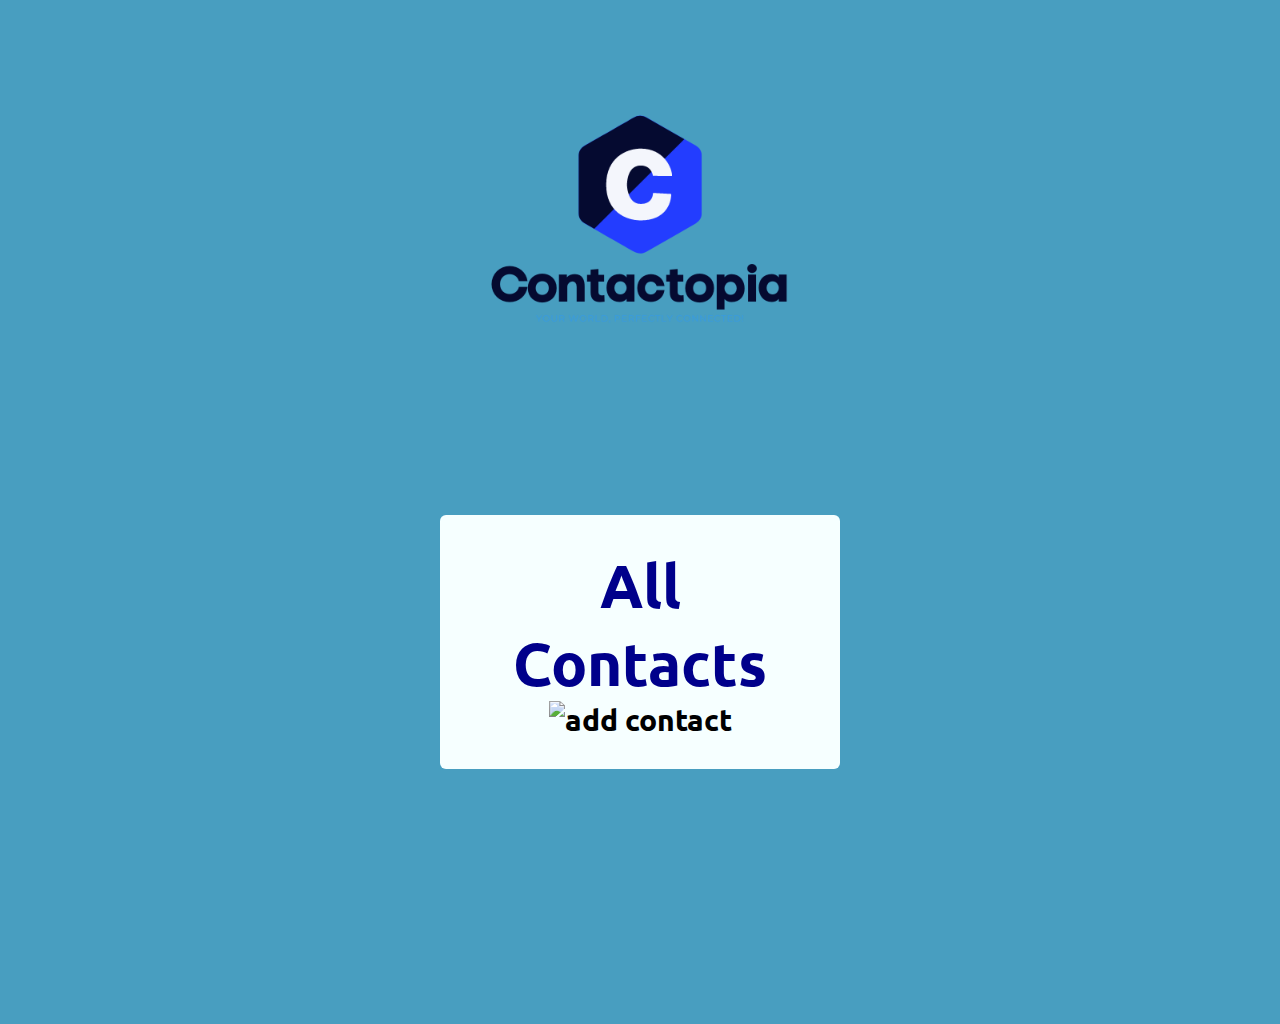
==== contact.html @ 667670c9 "Added contacts page skeleton" ====
<!DOCTYPE html>
<html lang="en">
    <head>
        <title>Contactopia</title>
        <style>
        a:link, a:visited {
            color: darkblue;
            text-decoration: none;
        }
        a:hover, a:active {
            color: rgb(0, 0, 70);
        }
        .header {
            margin: 0;
            padding: 0;
            margin-bottom: -150px;           
        }
        .add-contact {
            display: none; /* Hides the add contact form by default */
        }
        </style>
    </head>
    <body>
        <meta charset="UTF-8">
        <link rel="stylesheet" href="stylesloginreg.css">
        <div class="parent-container">
            <section class="header"> 
                <a href="index.html"><img src="Contactopia.png" alt="Contactopia Logo" width="400" height="400"></a>            
            </section>  
        
            <section class="container forms forms-row">
                <!-- Display All Contacts -->
                <div class="form display-all">
                    <header>
                        <h1>All Contacts</h1>
                        <img src="plus_icon.png" alt="add contact" id="addContactButton"> <!--Need to find a plus icon-->
                    </header>
                    <div id="contactsList">
                        <!-- Contacts will be dynamically added here -->
                    </div>
                </div>

                <!-- Add Contact -->
                <div class="form add-contact" id="addContactForm">
                    <header>
                        Add Contact
                        <img src="close_icon.png" alt="close" id="closeFormButton">
                    </header> <!-- Need to find an X icon-->

                    <form action="AddContact" method="POST">
                        <div class="field input-field">
                            <input type="text" placeholder="First Name" class="input" name="first_name">
                        </div>

                        <div class="field input-field">
                            <input type="text" placeholder="Last Name" class="input" name="last_name">
                        </div>

                        <div class="field input-field">
                            <input type="text" placeholder="Phone" class="input" name="phone">
                        </div>

                        <div class="field input-field">
                            <input type="email" placeholder="Email" class="input" name="email">
                        </div>

                        <div class="field button-field">
                            <button type="submit" class="buttons">Add Contact</button>
                        </div>
                    </form>
                </div>
            </section>
        </div>

        <!-- This script will fetch and display contacts -->
        <script src="fetchContacts.js"></script>

        <!-- This script shows and hides the add contact form -->
        <script>
        document.getElementById('addContactButton').onclick = function() {
            document.getElementById('addContactForm').style.display = 'block';
        }
        document.getElementById('closeFormButton').onclick = function() {
            document.getElementById('addContactForm').style.display = 'none';
        }
        </script>
    </body>
</html>
---- stylesloginreg.css ----
/* Goggle Fonts- Ubuntu */
@import url('https://fonts.googleapis.com/css2?family=Ubuntu:ital,wght@0,400;0,500;0,700;1,300;1,500;1,700&display=swap');
*{
    font-family: 'Ubuntu', sans-serif;
    margin: 0;
    padding: 0;
    box-sizing: border-box;
}

body{
    background-color:rgb(72, 158, 192);
}
h1 {
    color:darkblue;
    text-align: center;
    
}
.header{
    text-align: center;
    position: relative;
    top: 20px;
    font-size: 40px;
}
a:link, a:visited {
    color: rgb(0, 0, 204);
    text-decoration: none;
}
a:hover, a:active {
    color: rgb(0, 0, 70);
    text-decoration: underline;
}
.container.forms-row{
    height: 85vh;
    width: 100%;
    display: flex;
    align-items: center;
    justify-content: center;
    column-gap: 30px;
    flex-direction: row;
}

.container.forms-column{
    height: 85vh;
    width: 100%;
    display: flex;
    align-items: center;
    justify-content: center;
    column-gap: 30px;
    flex-direction: column;
}


.form{
    position: relative; 
    border-radius: 6px;
    max-width: 400px;
    padding: 30px;
    width: 100%;
    background: rgb(246, 255, 255);
    margin: auto; 
}

.form.register{
    opacity: 0;
    pointer-events: none;
}
.forms.show-register .form.register{
    opacity: 1;
    pointer-events: auto;
}
.forms.show-register .form.login{
    opacity: 0;
    pointer-events: none;
}
header{
    font-size: 30px;
    font-weight: 700;
    text-align: center;
}
form{
    margin-top: 30px;
}
form .field{
    position: relative;
    height: 40px;
    width: 100%;
    margin-top: 10px;
    border-radius: 6px;
}
.field input, .field button{
    height: 100%;
    width: 100%;
    border: none;
    background: rgb(246, 255, 255);
    font-size: 16px;
    font-weight: 400;
    border-radius: 6px;
}
.field input{
    padding: 0 15px;
    border: 1px solid #cacaca;
    outline: none;
}
.field input:focus{
    border-bottom-width: 2px;
}
.field button{
    background-color: rgb(72, 158, 192);
    transition: all 0.3s ease;
    cursor: pointer;
}
.field button:hover, .field button:active{
    background-color:rgb(31, 83, 104);
    color: white;
}
.form-link{
    text-align: center;
    margin-top: 10px;
    font-size: 14px;
    font-weight: 400;
}
.form a:link, a:visited {
    color: rgb(0, 0, 204);
    text-decoration: none;
}
.form a:hover, a:active {
    color: rgb(0, 0, 70);
    text-decoration: underline;
}
.parent-container {
    display: flex;
    flex-direction: column;
    align-items: center;
}
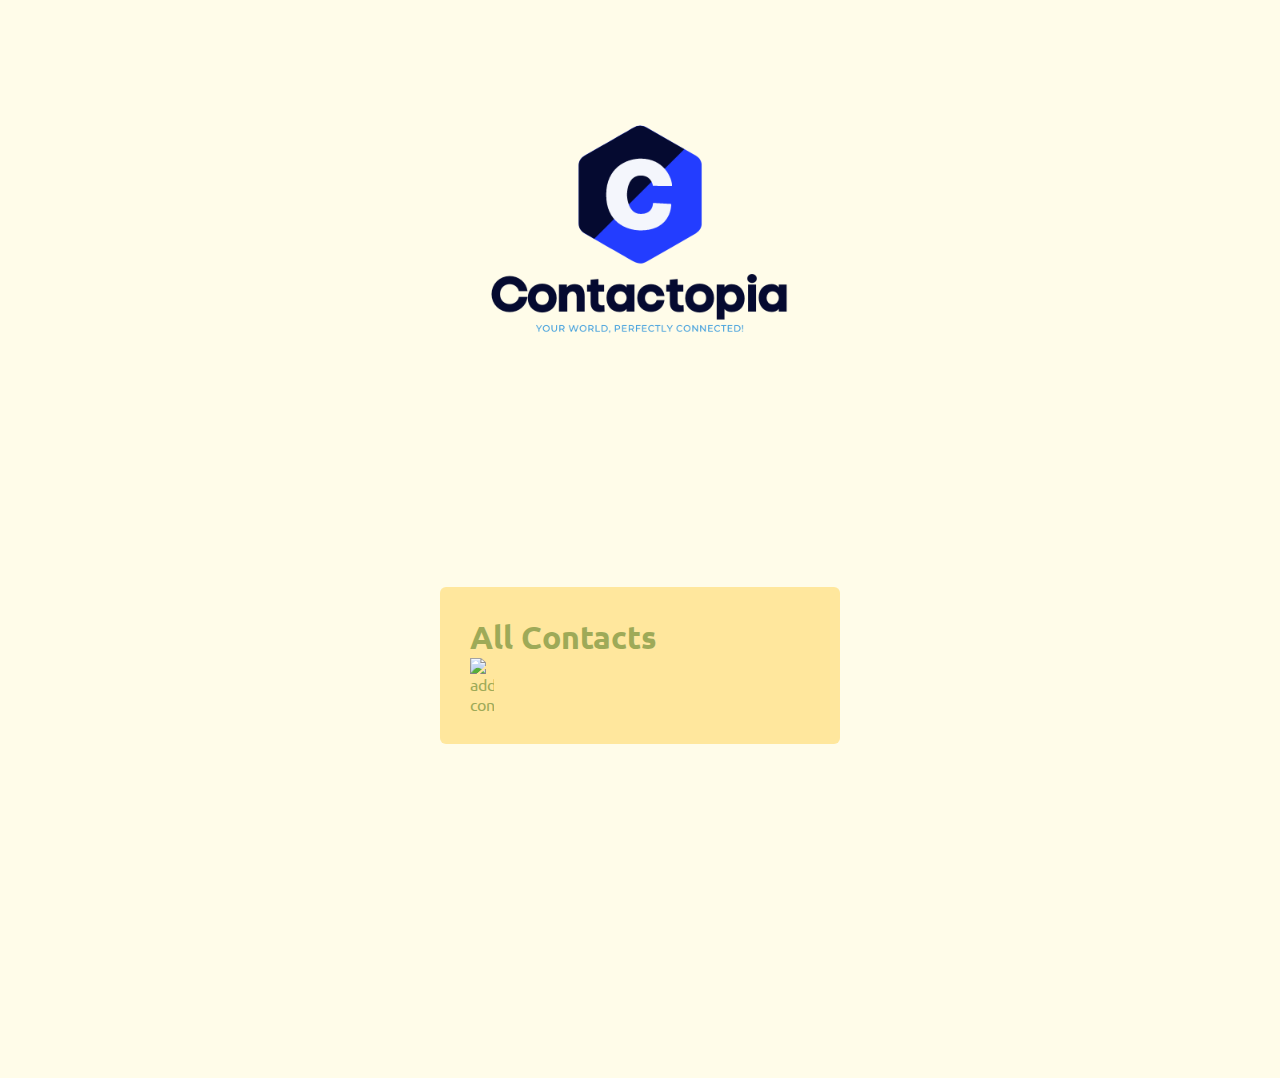
==== commit e27e3cc8: "Update contact.html to reflect proper css file" ====
--- a/contact.html
+++ b/contact.html
@@ -3,13 +3,6 @@
     <head>
         <title>Contactopia</title>
         <style>
-        a:link, a:visited {
-            color: darkblue;
-            text-decoration: none;
-        }
-        a:hover, a:active {
-            color: rgb(0, 0, 70);
-        }
         .header {
             margin: 0;
             padding: 0;
@@ -22,7 +15,7 @@
     </head>
     <body>
         <meta charset="UTF-8">
-        <link rel="stylesheet" href="stylesloginreg.css">
+        <link rel="stylesheet" href="stylecontacts.css">
         <div class="parent-container">
             <section class="header"> 
                 <a href="index.html"><img src="Contactopia.png" alt="Contactopia Logo" width="400" height="400"></a>            
--- a/stylecontacts.css
+++ b/stylecontacts.css
@@ -0,0 +1,109 @@
+/* Goggle Fonts- Ubuntu */
+/*colors: 
+#9EAA58 - sage green
+#F28660 - salmon roe pink
+#FFFCE9 - spicy white
+#FFE79D - tannish orange
+*/
+@import url('https://fonts.googleapis.com/css2?family=Ubuntu:ital,wght@0,400;0,500;0,700;1,300;1,500;1,700&display=swap');
+*{
+    font-family: 'Ubuntu', sans-serif;
+    margin: 0;
+    padding: 0;
+    box-sizing: border-box;
+    color:#9EAA58
+}
+body{
+    background-color: #FFFCE9;
+    color:#9EAA58;
+}
+.header {
+    margin: 0;
+    padding: 0;
+    margin-bottom: -150px;           
+}
+.add-contact{
+    display: none; /* Hides the add contact form by default */
+}
+a:link, a:visited {
+    color: #9EAA58;
+    text-decoration: none;
+}
+a:hover, a:active {
+    color: #4c5229;
+    text-decoration: underline;
+}
+.container{
+    height: 85vh;
+    width: 100%;
+    display: flex;
+    align-items: center;
+    justify-content: center;
+    column-gap: 30px;
+}
+.form{
+    position: absolute;
+    border-radius: 6px;
+    max-width: 400px;
+    padding: 30px;
+    width: 100%;
+    background: #FFE79D;
+}
+.parent-container {
+    display: flex;
+    flex-direction: column;
+    align-items: center;
+    padding: 30px;
+}
+
+form .field{
+    position: relative;
+    height: 40px;
+    width: 100%;
+    margin-top: 10px;
+    border-radius: 6px;
+}
+.field input, .field button{
+    height: 100%;
+    width: 100%;
+    border: none;
+    background-color: #FFFCE9;
+    background: 0;
+    font-size: 16px;
+    font-weight: 400;
+    border-radius: 6px;
+}
+.field input{
+    padding: 0 15px;
+    border: 1px solid #FFFCE9;
+    outline: none;
+    background-color: #FFFCE9;
+}
+.field input:focus{
+    border-bottom-width: 2px;
+}
+.field button{
+    background-color: #F28660;
+    transition: all 0.3s ease;
+    cursor: pointer;
+    color: white;
+}
+.field button:hover, .field button:active{
+    background-color: #d84f1d;
+    color: white;
+    background-color: #e45e2d;
+}
+.field header{
+    size: 300;
+}
+img[src="close_icon.png"]{
+    position: absolute;
+    top: 20px;
+    right: 20px;
+    max-height: auto;
+    max-width: 4%;
+}
+img[src="plus_icon.png"]{
+    max-height: auto;
+    max-width: 7%;
+}
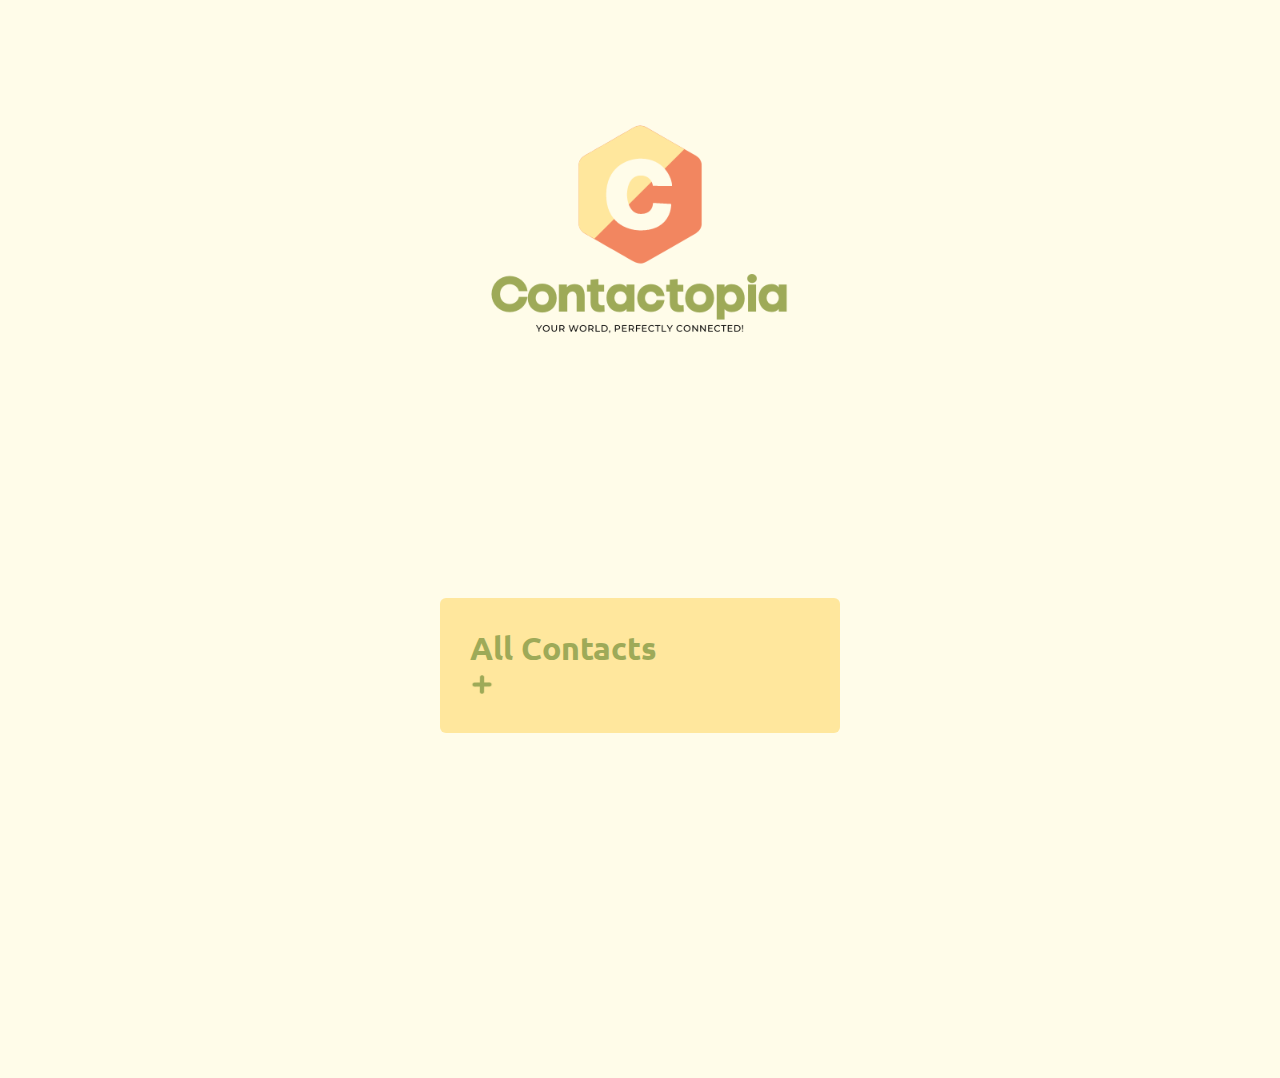
==== commit 762b0a19: "updated first/last name to just fullname" ====
--- a/contact.html
+++ b/contact.html
@@ -42,11 +42,7 @@
 
                     <form action="AddContact" method="POST">
                         <div class="field input-field">
-                            <input type="text" placeholder="First Name" class="input" name="first_name">
-                        </div>
-
-                        <div class="field input-field">
-                            <input type="text" placeholder="Last Name" class="input" name="last_name">
+                            <input type="text" placeholder="Full Name" class="input" name="name">
                         </div>
 
                         <div class="field input-field">
--- a/stylecontacts.css
+++ b/stylecontacts.css
@@ -6,34 +6,43 @@
 #FFE79D - tannish orange
 */
 @import url('https://fonts.googleapis.com/css2?family=Ubuntu:ital,wght@0,400;0,500;0,700;1,300;1,500;1,700&display=swap');
-*{
+
+* {
     font-family: 'Ubuntu', sans-serif;
     margin: 0;
     padding: 0;
     box-sizing: border-box;
-    color:#9EAA58
 }
-body{
+
+body {
     background-color: #FFFCE9;
-    color:#9EAA58;
+    color: #9EAA58;
 }
+
+a:link,
+a:visited {
+    color: #F28660;
+    text-decoration: none;
+}
+
+a:hover,
+a:active {
+    color: #4c5229;
+    text-decoration: underline;
+}
+
+
 .header {
     margin: 0;
     padding: 0;
-    margin-bottom: -150px;           
+    margin-bottom: -150px;
 }
-.add-contact{
+
+.add-contact {
     display: none; /* Hides the add contact form by default */
 }
-a:link, a:visited {
-    color: #9EAA58;
-    text-decoration: none;
-}
-a:hover, a:active {
-    color: #4c5229;
-    text-decoration: underline;
-}
-.container{
+
+.container {
     height: 85vh;
     width: 100%;
     display: flex;
@@ -41,7 +50,8 @@
     justify-content: center;
     column-gap: 30px;
 }
-.form{
+
+.form {
     position: absolute;
     border-radius: 6px;
     max-width: 400px;
@@ -49,6 +59,7 @@
     width: 100%;
     background: #FFE79D;
 }
+
 .parent-container {
     display: flex;
     flex-direction: column;
@@ -56,14 +67,16 @@
     padding: 30px;
 }
 
-form .field{
+form .field {
     position: relative;
     height: 40px;
     width: 100%;
     margin-top: 10px;
     border-radius: 6px;
 }
-.field input, .field button{
+
+.field input,
+.field button {
     height: 100%;
     width: 100%;
     border: none;
@@ -73,37 +86,45 @@
     font-weight: 400;
     border-radius: 6px;
 }
-.field input{
+
+.field input {
     padding: 0 15px;
     border: 1px solid #FFFCE9;
     outline: none;
     background-color: #FFFCE9;
 }
-.field input:focus{
+
+.field input:focus {
     border-bottom-width: 2px;
 }
-.field button{
+
+.field button {
     background-color: #F28660;
     transition: all 0.3s ease;
     cursor: pointer;
     color: white;
 }
-.field button:hover, .field button:active{
+
+.field button:hover,
+.field button:active {
     background-color: #d84f1d;
     color: white;
     background-color: #e45e2d;
 }
-.field header{
+
+.field header {
     size: 300;
 }
-img[src="close_icon.png"]{
+
+img[src="close_icon.png"] {
     position: absolute;
     top: 20px;
     right: 20px;
     max-height: auto;
     max-width: 4%;
 }
-img[src="plus_icon.png"]{
+
+img[src="plus_icon.png"] {
     max-height: auto;
     max-width: 7%;
 }
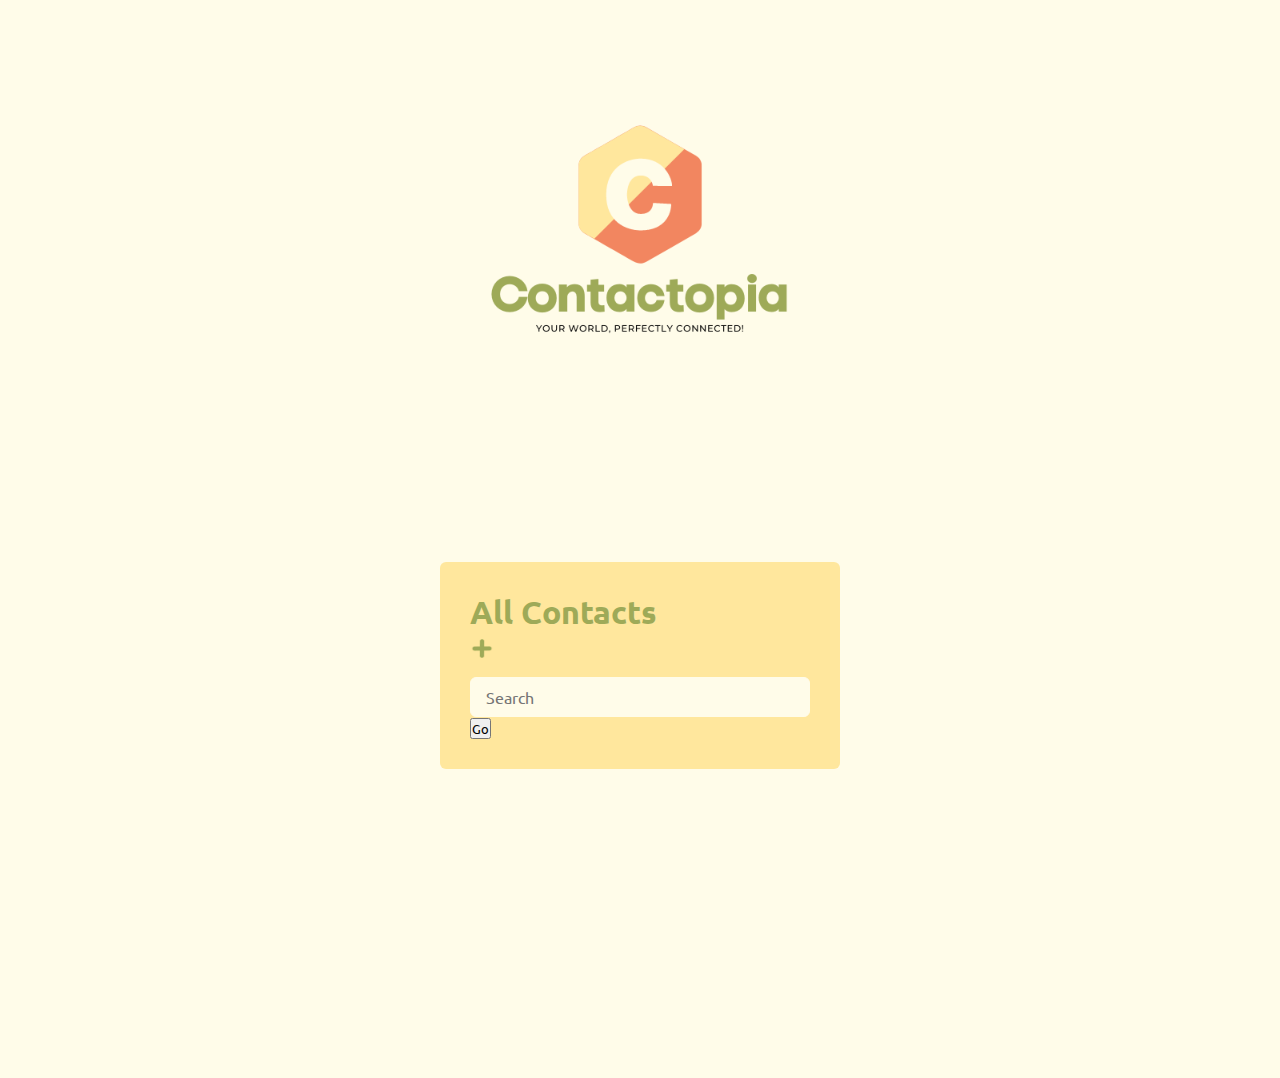
==== commit e8b3a3f8: "files" ====
--- a/contact.html
+++ b/contact.html
@@ -1,77 +1,116 @@
 <!DOCTYPE html>
 <html lang="en">
-    <head>
-        <title>Contactopia</title>
-        <style>
+<head>
+    <title>Contactopia</title>
+    <style>
         .header {
             margin: 0;
             padding: 0;
-            margin-bottom: -150px;           
+            margin-bottom: -150px;
         }
+
         .add-contact {
             display: none; /* Hides the add contact form by default */
         }
-        </style>
-    </head>
-    <body>
-        <meta charset="UTF-8">
-        <link rel="stylesheet" href="stylecontacts.css">
-        <div class="parent-container">
-            <section class="header"> 
-                <a href="index.html"><img src="Contactopia.png" alt="Contactopia Logo" width="400" height="400"></a>            
-            </section>  
-        
-            <section class="container forms forms-row">
-                <!-- Display All Contacts -->
-                <div class="form display-all">
-                    <header>
-                        <h1>All Contacts</h1>
-                        <img src="plus_icon.png" alt="add contact" id="addContactButton"> <!--Need to find a plus icon-->
-                    </header>
-                    <div id="contactsList">
-                        <!-- Contacts will be dynamically added here -->
-                    </div>
+        .edit-contact {
+            display: none; /* Hides the add contact form by default */
+        }
+    </style>
+</head>
+<body>
+<meta charset="UTF-8">
+<link rel="stylesheet" href="stylecontacts.css">
+<div class="parent-container">
+    <section class="header">
+        <a href="index.html"><img src="Contactopia.png" alt="Contactopia Logo" width="400" height="400"></a>
+    </section>
+
+    <section class="container forms forms-row">
+        <!-- Display All Contacts -->
+        <div class="form display-all">
+            <header>
+                
+                <h1>All Contacts</h1>
+                <img src="plus_icon.png" alt="add contact" id="addContactButton"> <!--Need to find a plus icon-->
+                <form action="#">
+                    <div class="field input-field">
+                    <input type="text" placeholder="Search" class="input"  id="searchKeyword"></div>
+                    <input type="submit" class="buttons"  id="btnSearch" value="Go" onclick="doSearch();">
+                </form>
+            </header>
+            <div id="contactsList">
+                <!-- Contacts will be dynamically added here -->
+            </div>
+        </div>
+
+        <!-- Add Contact -->
+        <div class="form add-contact" id="addContactForm">
+            <header>
+                Add Contact
+                <img src="close_icon.png" alt="close" id="closeFormButton">
+            </header> <!-- Need to find an X icon-->
+
+            <form action="#">
+                <div class="field input-field">
+                    <input type="text"  id="name" placeholder="Name" class="input" name="name">
                 </div>
 
-                <!-- Add Contact -->
-                <div class="form add-contact" id="addContactForm">
-                    <header>
-                        Add Contact
-                        <img src="close_icon.png" alt="close" id="closeFormButton">
-                    </header> <!-- Need to find an X icon-->
+                <div class="field input-field">
+                    <input type="text" id="phone" placeholder="Phone" class="input" name="phone">
+                </div>
 
-                    <form action="AddContact" method="POST">
-                        <div class="field input-field">
-                            <input type="text" placeholder="Full Name" class="input" name="name">
-                        </div>
+                <div class="field input-field">
+                    <input type="email" id="email" placeholder="Email" class="input" name="email">
+                </div>
 
-                        <div class="field input-field">
-                            <input type="text" placeholder="Phone" class="input" name="phone">
-                        </div>
+                <div class="field button-field">
+                    <button type="submit" class="buttons" onclick="doAddContact();">Add Contact</button>
+                </div>
+                <p id="addContactResult"></p>
+            </form>
+        </div>
+        
+        <div class="form edit-contact" id="editContactForm">
+            <header>
+                Edit Contact
+                <img src="close_icon.png" alt="close" id="closeEditFormButton">
+            </header> <!-- Need to find an X icon-->
 
-                        <div class="field input-field">
-                            <input type="email" placeholder="Email" class="input" name="email">
-                        </div>
+            <form action="#">
+                <div class="field input-field">
+                    <input type="text"  id="editName" placeholder="Name" class="input" name="name">
+                </div>
 
-                        <div class="field button-field">
-                            <button type="submit" class="buttons">Add Contact</button>
-                        </div>
-                    </form>
+                <div class="field input-field">
+                    <input type="text" id="editPhone" placeholder="Phone" class="input" name="phone">
                 </div>
-            </section>
+
+                <div class="field input-field">
+                    <input type="email" id="editEmail" placeholder="Email" class="input" name="email">
+                </div>
+                    <input type ="hidden" id ="contactId" value = "">
+                <div class="field button-field">
+                    <button type="submit" class="buttons" onclick="doEditContact();">Edit Contact</button>
+                </div>
+                <p id="editContactResult"></p>
+            </form>
         </div>
+    </section>
+</div>
 
-        <!-- This script will fetch and display contacts -->
-        <script src="fetchContacts.js"></script>
+<!-- This script will fetch and display contacts -->
+<script src="fetchContacts.js"></script>
 
-        <!-- This script shows and hides the add contact form -->
-        <script>
-        document.getElementById('addContactButton').onclick = function() {
-            document.getElementById('addContactForm').style.display = 'block';
-        }
-        document.getElementById('closeFormButton').onclick = function() {
-            document.getElementById('addContactForm').style.display = 'none';
-        }
-        </script>
-    </body>
+<!-- This script shows and hides the add contact form -->
+<script>
+    document.getElementById('addContactButton').onclick = function() {
+        document.getElementById('addContactForm').style.display = 'block';
+    }
+    document.getElementById('closeFormButton').onclick = function() {
+        document.getElementById('addContactForm').style.display = 'none';
+    }
+
+
+</script>
+</body>
 </html>
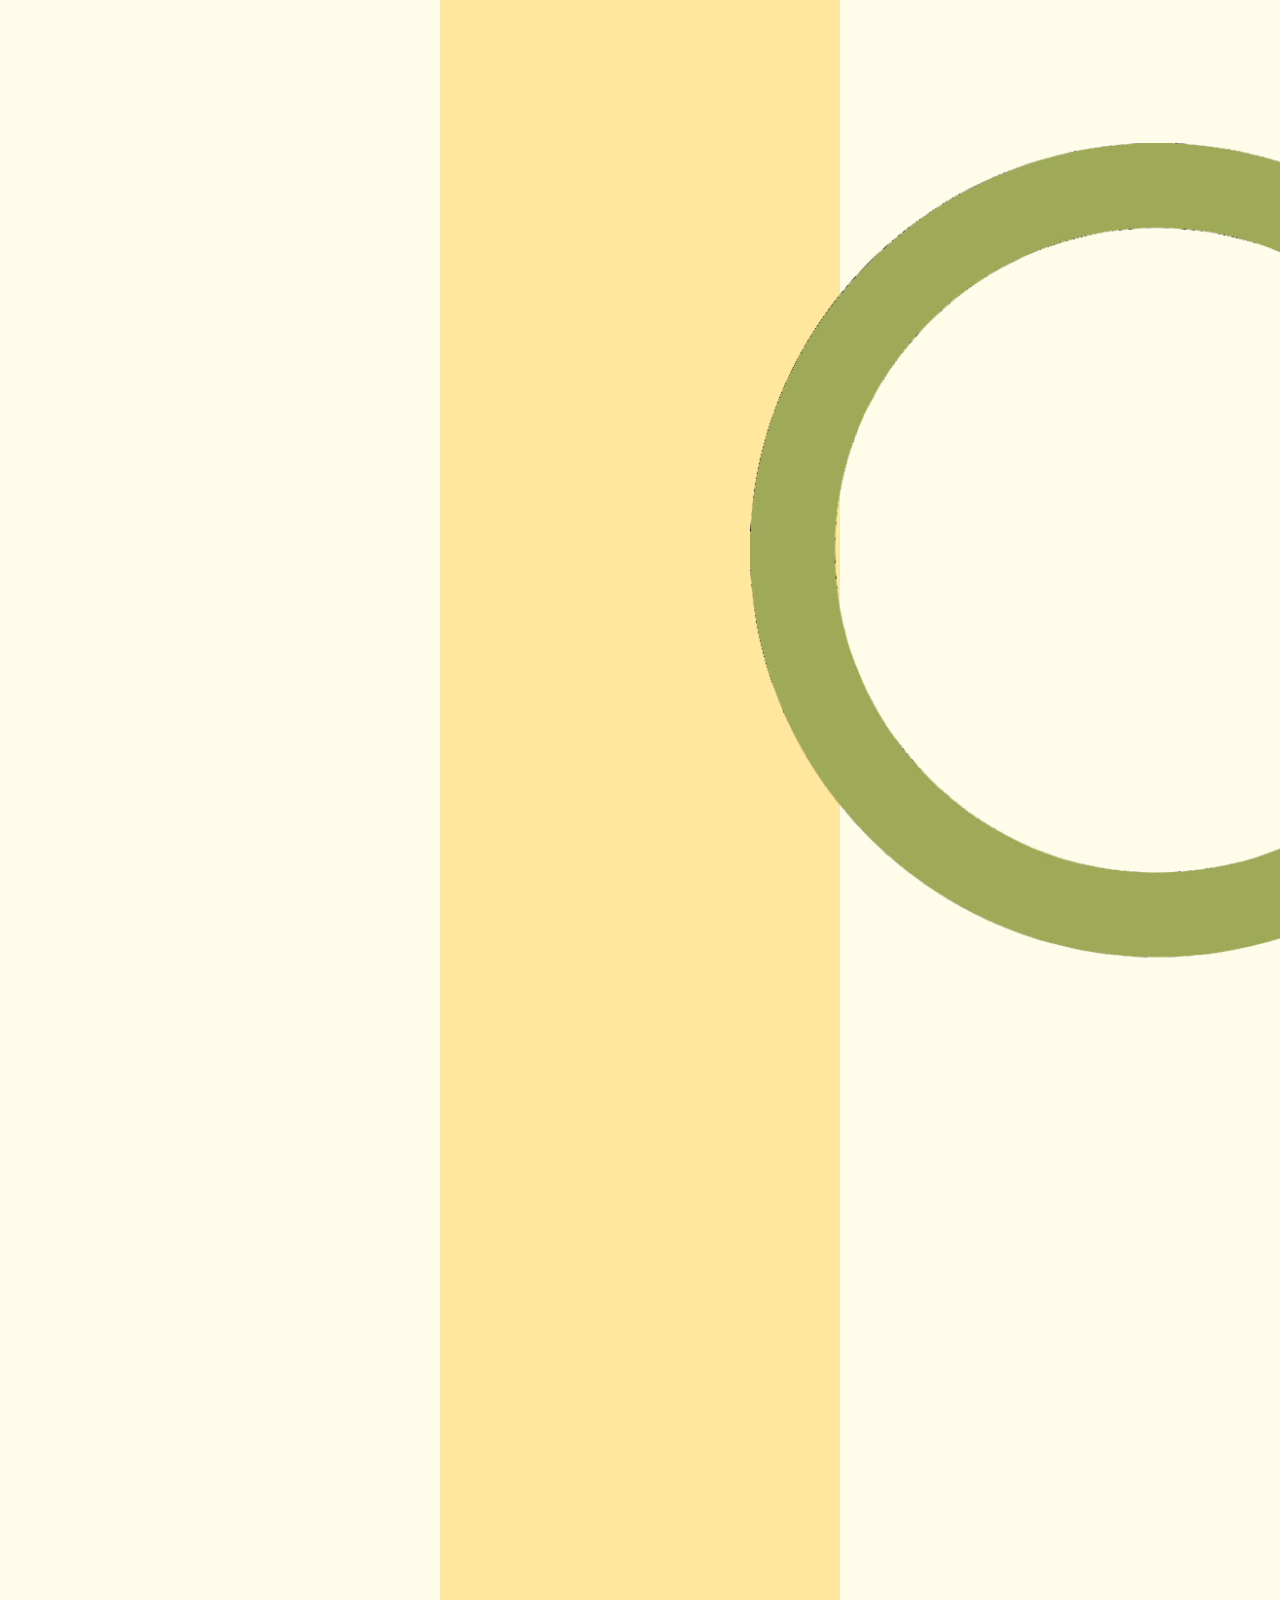
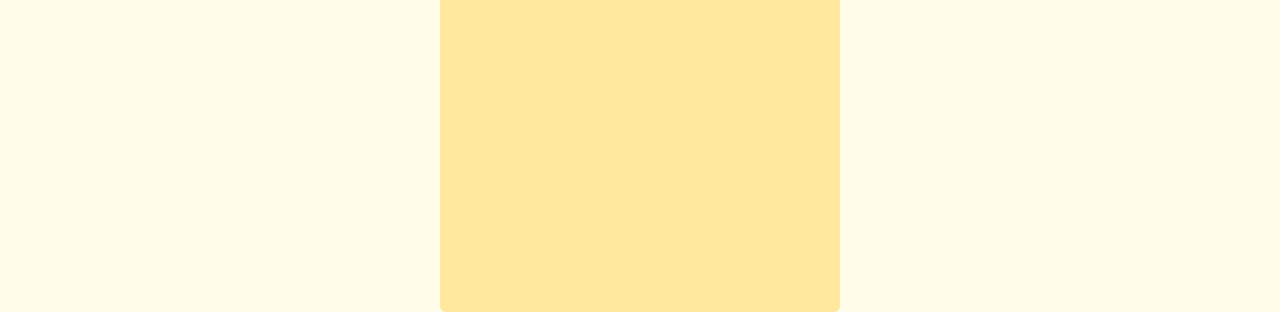
==== commit 0531de18: "Update contact.html" ====
--- a/contact.html
+++ b/contact.html
@@ -35,7 +35,7 @@
                 <form action="#">
                     <div class="field input-field">
                     <input type="text" placeholder="Search" class="input"  id="searchKeyword"></div>
-                    <input type="submit" class="buttons"  id="btnSearch" value="Go" onclick="doSearch();">
+                    <input type="image" src="search_icon.png" alt="Search" onclick="doSearch();">
                 </form>
             </header>
             <div id="contactsList">
